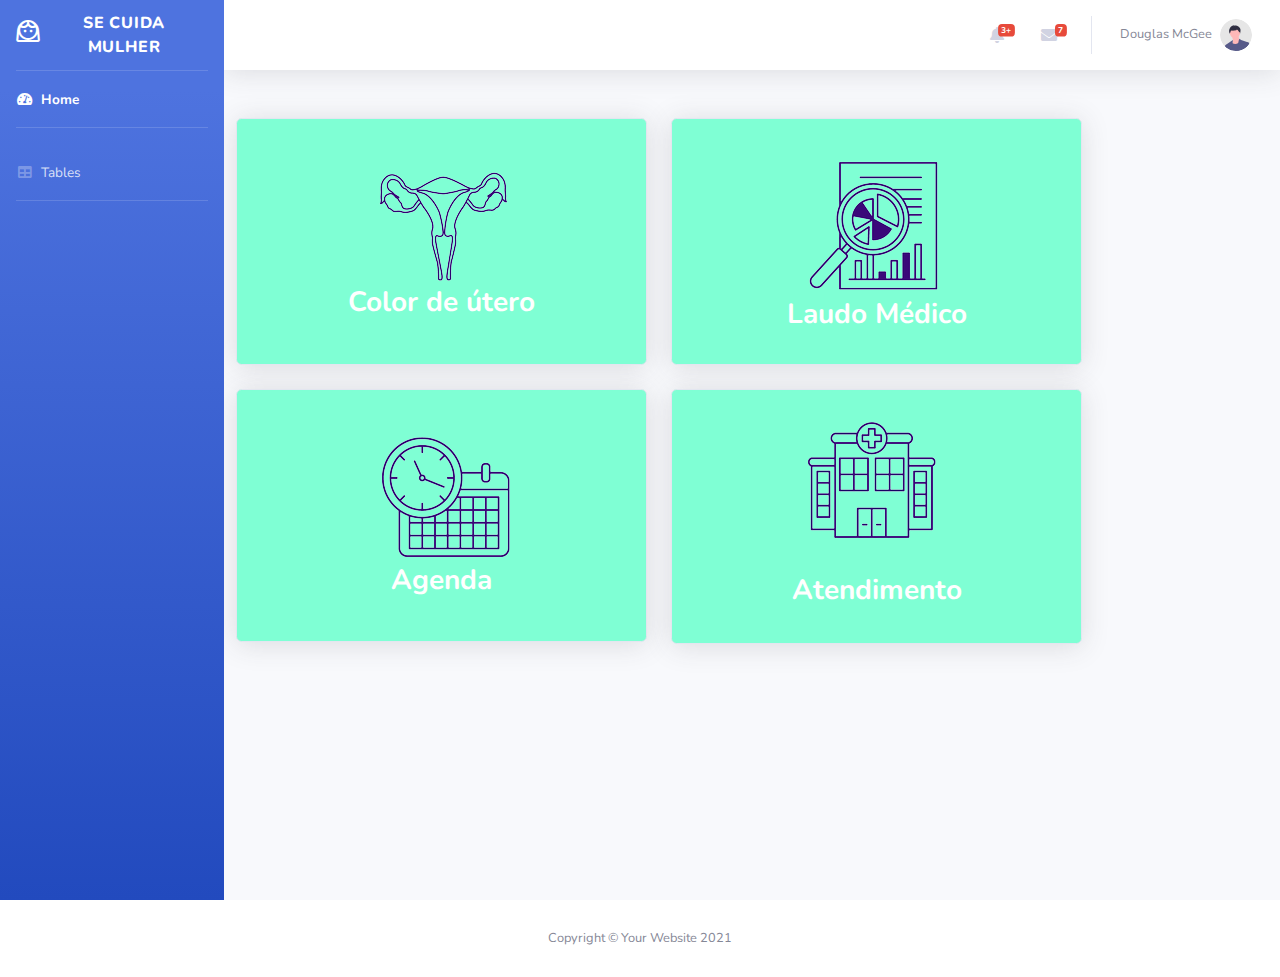
==== index.html @ 9f5f1db1 "first commit" ====
<!DOCTYPE html>
<html lang="pt">

<head>

    <meta charset="utf-8">
    <meta http-equiv="X-UA-Compatible" content="IE=edge">
    <meta name="viewport" content="width=device-width, initial-scale=1, shrink-to-fit=no">
    <meta name="description" content="">
    <meta name="author" content="">

    <title>Se Cuida Mulher</title>

    <!-- Custom fonts for this template-->
    <link rel="stylesheet" href="https://fonts.googleapis.com/css2?family=Material+Symbols+Outlined:opsz,wght,FILL,GRAD@48,400,0,0" />
    <link href="vendor/fontawesome-free/css/all.min.css" rel="stylesheet" type="text/css">
    <link
        href="https://fonts.googleapis.com/css?family=Nunito:200,200i,300,300i,400,400i,600,600i,700,700i,800,800i,900,900i"
        rel="stylesheet">

    <!-- Custom styles for this template-->
    <link href="css/sb-admin-2.min.css" rel="stylesheet">

</head>

<body id="page-top">

    <!-- Page Wrapper -->
    <div id="wrapper">

        <!-- Sidebar -->
        <ul class="navbar-nav bg-gradient-primary sidebar sidebar-dark accordion" id="accordionSidebar">

            <!-- Sidebar - Brand -->
            <a class="sidebar-brand d-flex align-items-center justify-content-center" href="index.html">
                <div class="sidebar-brand-icon rotate-n-10">
                    <span class="material-symbols-outlined">
                        face_3
                        </span>
                </div>
                <div class="sidebar-brand-text mx-3">Se Cuida Mulher</div>
            </a>

            <!-- Divider -->
            <hr class="sidebar-divider my-0">

            <!-- Nav Item - Dashboard -->
            <li class="nav-item active">
                <a class="nav-link" href="index.html">
                    <i class="fas fa-fw fa-tachometer-alt"></i>
                    <span>Home</span></a>
            </li>

            <!-- Divider -->
            <hr class="sidebar-divider">

        

            <!-- Nav Item - Pages Collapse Menu -->
           

            <!-- Nav Item - Charts -->
         

            <!-- Nav Item - Tables -->
            <li class="nav-item">
                <a class="nav-link" href="tables.html">
                    <i class="fas fa-fw fa-table"></i>
                    <span>Tables</span></a>
            </li>

            <!-- Divider -->
            <hr class="sidebar-divider d-none d-md-block">

         

            
            

        </ul>
        <!-- End of Sidebar -->

        <!-- Content Wrapper -->
        <div id="content-wrapper" class="d-flex flex-column">

            <!-- Main Content -->
            <div id="content">

                <!-- Topbar -->
                <nav class="navbar navbar-expand navbar-light bg-white topbar mb-4 static-top shadow">

                    <!-- Sidebar Toggle (Topbar) -->
                    <button id="sidebarToggleTop" class="btn btn-link d-md-none rounded-circle mr-3">
                        <i class="fa fa-bars"></i>
                    </button>

                    <!-- Topbar Search -->
                   

                    <!-- Topbar Navbar -->
                    <ul class="navbar-nav ml-auto">

                       
                          
                        <!-- Nav Item - Alerts -->
                        <li class="nav-item dropdown no-arrow mx-1">
                            <a class="nav-link dropdown-toggle" href="#" id="alertsDropdown" role="button"
                                data-toggle="dropdown" aria-haspopup="true" aria-expanded="false">
                                <i class="fas fa-bell fa-fw"></i>
                                <!-- Counter - Alerts -->
                                <span class="badge badge-danger badge-counter">3+</span>
                            </a>
                            <!-- Dropdown - Alerts -->
                            <div class="dropdown-list dropdown-menu dropdown-menu-right shadow animated--grow-in"
                                aria-labelledby="alertsDropdown">
                                <h6 class="dropdown-header">
                                    Alerts Center
                                </h6>
                                <a class="dropdown-item d-flex align-items-center" href="#">
                                    <div class="mr-3">
                                        <div class="icon-circle bg-primary">
                                            <i class="fas fa-file-alt text-white"></i>
                                        </div>
                                    </div>
                                    <div>
                                        <div class="small text-gray-500">December 12, 2019</div>
                                        <span class="font-weight-bold">A new monthly report is ready to download!</span>
                                    </div>
                                </a>
                                <a class="dropdown-item d-flex align-items-center" href="#">
                                    <div class="mr-3">
                                        <div class="icon-circle bg-success">
                                            <i class="fas fa-donate text-white"></i>
                                        </div>
                                    </div>
                                    <div>
                                        <div class="small text-gray-500">December 7, 2019</div>
                                        $290.29 has been deposited into your account!
                                    </div>
                                </a>
                                <a class="dropdown-item d-flex align-items-center" href="#">
                                    <div class="mr-3">
                                        <div class="icon-circle bg-warning">
                                            <i class="fas fa-exclamation-triangle text-white"></i>
                                        </div>
                                    </div>
                                    <div>
                                        <div class="small text-gray-500">December 2, 2019</div>
                                        Spending Alert: We've noticed unusually high spending for your account.
                                    </div>
                                </a>
                                <a class="dropdown-item text-center small text-gray-500" href="#">Show All Alerts</a>
                            </div>
                        </li>

                        <!-- Nav Item - Messages -->
                        <li class="nav-item dropdown no-arrow mx-1">
                            <a class="nav-link dropdown-toggle" href="#" id="messagesDropdown" role="button"
                                data-toggle="dropdown" aria-haspopup="true" aria-expanded="false">
                                <i class="fas fa-envelope fa-fw"></i>
                                <!-- Counter - Messages -->
                                <span class="badge badge-danger badge-counter">7</span>
                            </a>
                            <!-- Dropdown - Messages -->
                            <div class="dropdown-list dropdown-menu dropdown-menu-right shadow animated--grow-in"
                                aria-labelledby="messagesDropdown">
                                <h6 class="dropdown-header">
                                    Message Center
                                </h6>
                                <a class="dropdown-item d-flex align-items-center" href="#">
                                    <div class="dropdown-list-image mr-3">
                                        <img class="rounded-circle" src="img/undraw_profile_1.svg"
                                            alt="...">
                                        <div class="status-indicator bg-success"></div>
                                    </div>
                                    <div class="font-weight-bold">
                                        <div class="text-truncate">Hi there! I am wondering if you can help me with a
                                            problem I've been having.</div>
                                        <div class="small text-gray-500">Emily Fowler · 58m</div>
                                    </div>
                                </a>
                                <a class="dropdown-item d-flex align-items-center" href="#">
                                    <div class="dropdown-list-image mr-3">
                                        <img class="rounded-circle" src="img/undraw_profile_2.svg"
                                            alt="...">
                                        <div class="status-indicator"></div>
                                    </div>
                                    <div>
                                        <div class="text-truncate">I have the photos that you ordered last month, how
                                            would you like them sent to you?</div>
                                        <div class="small text-gray-500">Jae Chun · 1d</div>
                                    </div>
                                </a>
                                <a class="dropdown-item d-flex align-items-center" href="#">
                                    <div class="dropdown-list-image mr-3">
                                        <img class="rounded-circle" src="img/undraw_profile_3.svg"
                                            alt="...">
                                        <div class="status-indicator bg-warning"></div>
                                    </div>
                                    <div>
                                        <div class="text-truncate">Last month's report looks great, I am very happy with
                                            the progress so far, keep up the good work!</div>
                                        <div class="small text-gray-500">Morgan Alvarez · 2d</div>
                                    </div>
                                </a>
                                <a class="dropdown-item d-flex align-items-center" href="#">
                                    <div class="dropdown-list-image mr-3">
                                        <img class="rounded-circle" src="https://source.unsplash.com/Mv9hjnEUHR4/60x60"
                                            alt="...">
                                        <div class="status-indicator bg-success"></div>
                                    </div>
                                    <div>
                                        <div class="text-truncate">Am I a good boy? The reason I ask is because someone
                                            told me that people say this to all dogs, even if they aren't good...</div>
                                        <div class="small text-gray-500">Chicken the Dog · 2w</div>
                                    </div>
                                </a>
                                <a class="dropdown-item text-center small text-gray-500" href="#">Read More Messages</a>
                            </div>
                        </li>

                        <div class="topbar-divider d-none d-sm-block"></div>

                        <!-- Nav Item - User Information -->
                        <li class="nav-item dropdown no-arrow">
                            <a class="nav-link dropdown-toggle" href="#" id="userDropdown" role="button"
                                data-toggle="dropdown" aria-haspopup="true" aria-expanded="false">
                                <span class="mr-2 d-none d-lg-inline text-gray-600 small">Douglas McGee</span>
                                <img class="img-profile rounded-circle"
                                    src="img/undraw_profile.svg">
                            </a>
                            <!-- Dropdown - User Information -->
                            <div class="dropdown-menu dropdown-menu-right shadow animated--grow-in"
                                aria-labelledby="userDropdown">
                                <a class="dropdown-item" href="#">
                                    <i class="fas fa-user fa-sm fa-fw mr-2 text-gray-400"></i>
                                    Profile
                                </a>
                                <a class="dropdown-item" href="#">
                                    <i class="fas fa-cogs fa-sm fa-fw mr-2 text-gray-400"></i>
                                    Settings
                                </a>
                                <a class="dropdown-item" href="#">
                                    <i class="fas fa-list fa-sm fa-fw mr-2 text-gray-400"></i>
                                    Activity Log
                                </a>
                                <div class="dropdown-divider"></div>
                                <a class="dropdown-item" href="#" data-toggle="modal" data-target="#logoutModal">
                                    <i class="fas fa-sign-out-alt fa-sm fa-fw mr-2 text-gray-400"></i>
                                    Logout
                                </a>
                            </div>
                        </li>

                    </ul>

                </nav>
                <!-- End of Topbar -->

                <!-- Begin Page Content -->
                <div class="box center-block">
                    <!-- Content Row -->
                    <div class="row" center-block>
                        <div class="box-inside center-block text-center">
                        <!-- Content Column -->
                        <div class="col-lg-10 mb-4 p-4 ">

                           
                            <!-- Color System -->
                            <div class="row">
                                <div class="col-lg-6 mb-4 " >
                                    <div class="card bg-primary p-3 text-white shadow">
                                        
                                        <div class="card-body ">
                                            <img src="/img/informacoes.png" class="img-fluid" alt="Image responsiva">
                                             
                                            <h3><a href="/colordeutero.html" class="text-white font-weight-bold  img-fluid">Color de útero</a></h3>
                                               
                                           
                                           
                                        </div>
                                    </div>
                                </div>
                                <div class="col-lg-6 mb-4 ">
                                    <div class="card bg-success  p-1 text-white shadow">
                                        <div class="card-body">
                                            <img src="/img//laudo.png" class="img-fluid" alt="Image responsiva">
                                            <h3><a href="/laudomedico.html" class="text-white font-weight-bold  img-fluid">Laudo Médico</a></h3>
                                        </div>
                                    </div>
                                </div>
                                <div class="col-lg-6 mb-4  ">
                                    <div class="card bg-info p-3 text-white shadow">
                                        <div class="card-body">
                                            <img src="/img//calendario.png" class="img-fluid" alt="Image responsiva">
                                            <h3><a href="/agenda.html" class="text-white font-weight-bold  img-fluid">Agenda</a></h3>
                                        </div>
                                    </div>
                                </div>
                                <div class="col-lg-6 mb-4">
                                    <div class="card bg-warning p-2 text-white shadow">
                                        <div class="card-body">
                                            <img src="/img//atendimento.png" class="img-fluid" alt="Image responsiva">
                                            <h3><a href="/atendimento.html" class="text-white font-weight-bold  img-fluid">Atendimento</a></h3>
                                        </div>
                                    </div>
                                </div>
                               
                                </div>
                               
                                </div>
                               
                                    </div>
                                </div>
                               
                                </div>
                            </div>

                        </div>

                      

                            
                            </div>

                        </div>
                    </div>

                </div>
                <!-- /.container-fluid -->

            </div>
        </div>
    </div>
            <!-- End of Main Content -->

            <!-- Footer -->
            <footer class="sticky-footer bg-white">
                <div class="container my-auto">
                    <div class="copyright text-center my-auto">
                        <span>Copyright &copy; Your Website 2021</span>
                    </div>
                </div>
            </footer>
            <!-- End of Footer -->

        </div>
        <!-- End of Content Wrapper -->

    </div>
    <!-- End of Page Wrapper -->

    <!-- Scroll to Top Button-->
    <a class="scroll-to-top rounded" href="#page-top">
        <i class="fas fa-angle-up"></i>
    </a>

    <!-- Logout Modal-->
    <div class="modal fade" id="logoutModal" tabindex="-1" role="dialog" aria-labelledby="exampleModalLabel"
        aria-hidden="true">
        <div class="modal-dialog" role="document">
            <div class="modal-content">
                <div class="modal-header">
                    <h5 class="modal-title" id="exampleModalLabel">Ready to Leave?</h5>
                    <button class="close" type="button" data-dismiss="modal" aria-label="Close">
                        <span aria-hidden="true">×</span>
                    </button>
                </div>
                <div class="modal-body">Select "Logout" below if you are ready to end your current session.</div>
                <div class="modal-footer">
                    <button class="btn btn-secondary" type="button" data-dismiss="modal">Cancel</button>
                    <a class="btn btn-primary" href="login.html">Logout</a>
                </div>
            </div>
        </div>
    </div>

    <!-- Bootstrap core JavaScript-->
    <script src="vendor/jquery/jquery.min.js"></script>
    <script src="vendor/bootstrap/js/bootstrap.bundle.min.js"></script>

    <!-- Core plugin JavaScript-->
    <script src="vendor/jquery-easing/jquery.easing.min.js"></script>

    <!-- Custom scripts for all pages-->
    <script src="js/sb-admin-2.min.js"></script>

    <!-- Page level plugins -->
    <script src="vendor/chart.js/Chart.min.js"></script>

    <!-- Page level custom scripts -->
    <script src="js/demo/chart-area-demo.js"></script>
    <script src="js/demo/chart-pie-demo.js"></script>

</body>

</html>
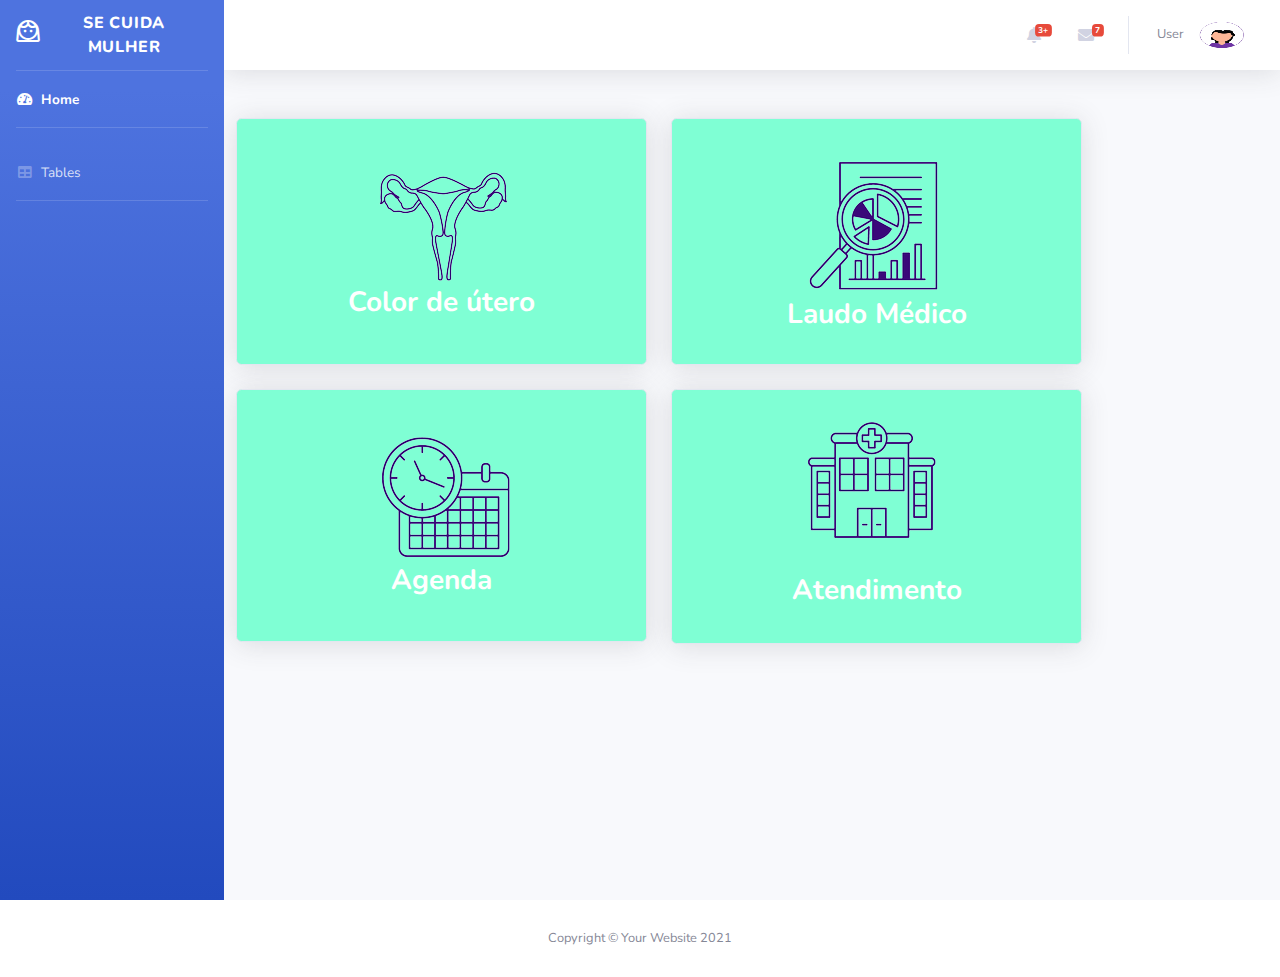
==== commit a5523bb4: "mudando imagem" ====
--- a/index.html
+++ b/index.html
@@ -225,9 +225,9 @@
                         <li class="nav-item dropdown no-arrow">
                             <a class="nav-link dropdown-toggle" href="#" id="userDropdown" role="button"
                                 data-toggle="dropdown" aria-haspopup="true" aria-expanded="false">
-                                <span class="mr-2 d-none d-lg-inline text-gray-600 small">Douglas McGee</span>
-                                <img class="img-profile rounded-circle"
-                                    src="img/undraw_profile.svg">
+                                <span class="mr-2 d-none d-lg-inline text-gray-600 small">User</span>
+                                <img class="img-profile rounded-circle " style="width: 60px" style="height:90px;"
+                                    src="/img/imagemhome.png">
                             </a>
                             <!-- Dropdown - User Information -->
                             <div class="dropdown-menu dropdown-menu-right shadow animated--grow-in"
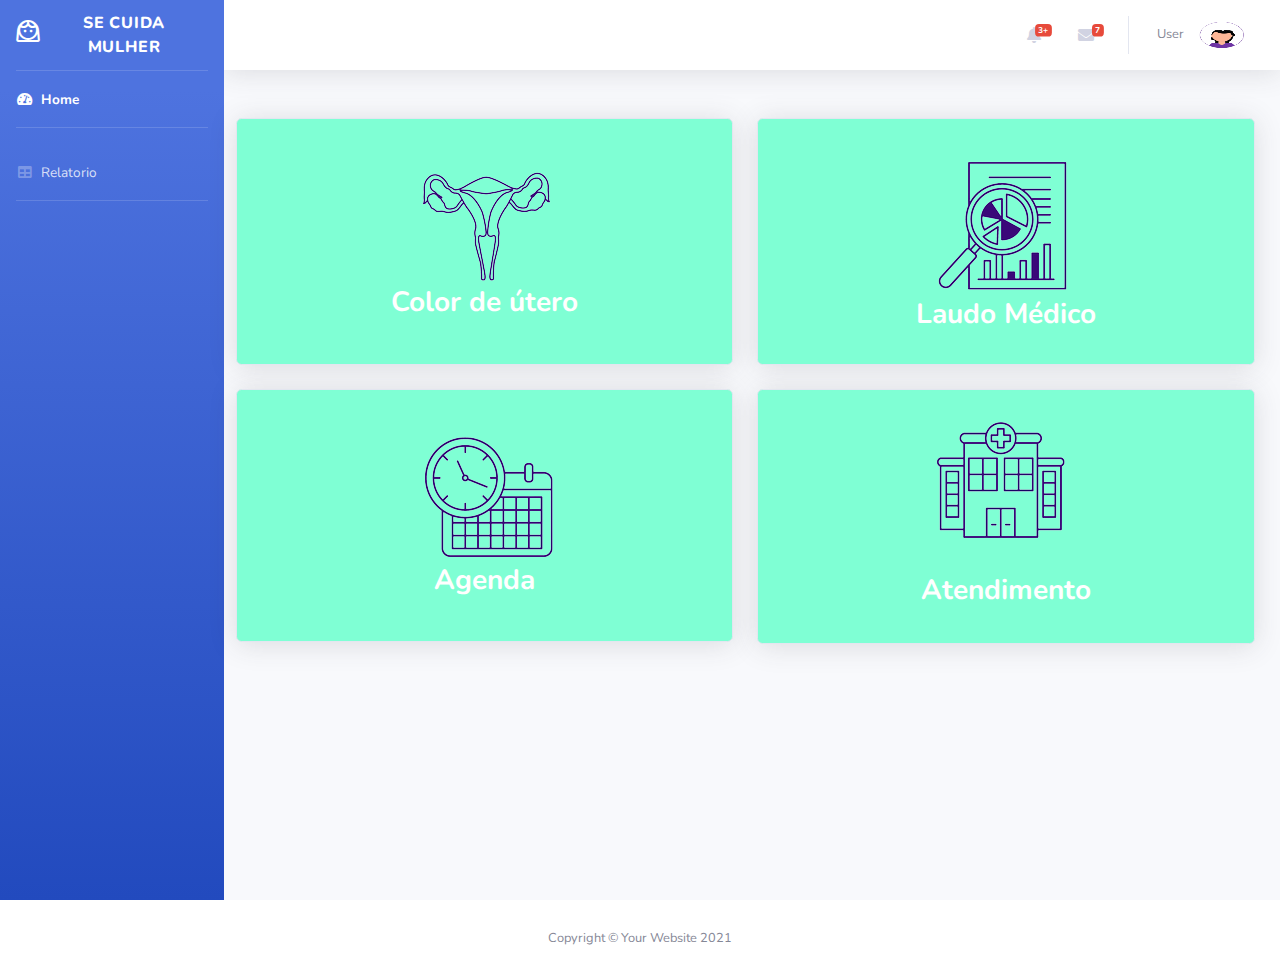
==== commit 602b45aa: "leyautizando" ====
--- a/index.html
+++ b/index.html
@@ -66,7 +66,7 @@
             <li class="nav-item">
                 <a class="nav-link" href="tables.html">
                     <i class="fas fa-fw fa-table"></i>
-                    <span>Tables</span></a>
+                    <span>Relatorio</span></a>
             </li>
 
             <!-- Divider -->
@@ -263,7 +263,7 @@
                     <div class="row" center-block>
                         <div class="box-inside center-block text-center">
                         <!-- Content Column -->
-                        <div class="col-lg-10 mb-4 p-4 ">
+                        <div class="col-lg-10 mb-4 p-4 position-absolute ">
 
                            
                             <!-- Color System -->
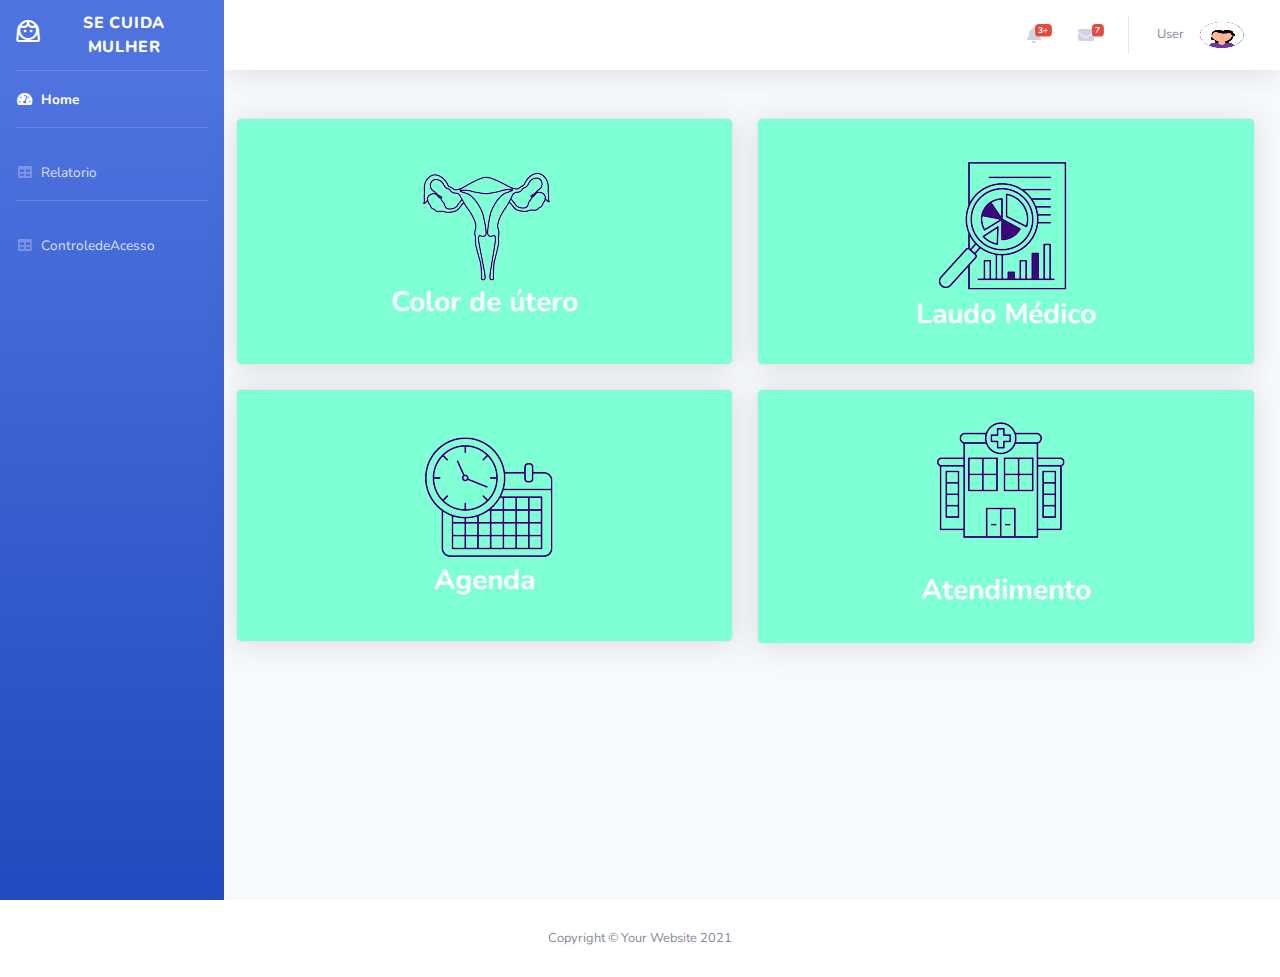
==== commit ef9dc7a4: "alterando e criando paginas" ====
--- a/index.html
+++ b/index.html
@@ -72,7 +72,11 @@
             <!-- Divider -->
             <hr class="sidebar-divider d-none d-md-block">
 
-         
+            <li class="nav-item">
+                <a class="nav-link" href="controledeacesso.html">
+                    <i class="fas fa-fw fa-table"></i>
+                    <span>ControledeAcesso</span></a>
+            </li>
 
             
             
@@ -247,7 +251,7 @@
                                 <div class="dropdown-divider"></div>
                                 <a class="dropdown-item" href="#" data-toggle="modal" data-target="#logoutModal">
                                     <i class="fas fa-sign-out-alt fa-sm fa-fw mr-2 text-gray-400"></i>
-                                    Logout
+                                    Sair
                                 </a>
                             </div>
                         </li>
@@ -301,7 +305,7 @@
                                     <div class="card bg-warning p-2 text-white shadow">
                                         <div class="card-body">
                                             <img src="/img//atendimento.png" class="img-fluid" alt="Image responsiva">
-                                            <h3><a href="/atendimento.html" class="text-white font-weight-bold  img-fluid">Atendimento</a></h3>
+                                            <h3><a href="/atendimento.html" class="text-white font-weight-bold img-fluid">Atendimento</a></h3>
                                         </div>
                                     </div>
                                 </div>
@@ -361,15 +365,17 @@
         <div class="modal-dialog" role="document">
             <div class="modal-content">
                 <div class="modal-header">
-                    <h5 class="modal-title" id="exampleModalLabel">Ready to Leave?</h5>
+                    <h5 class="modal-title" id="exampleModalLabel">Deseja Realmente Sair?</h5>
                     <button class="close" type="button" data-dismiss="modal" aria-label="Close">
                         <span aria-hidden="true">×</span>
                     </button>
                 </div>
-                <div class="modal-body">Select "Logout" below if you are ready to end your current session.</div>
+               
+                <div class="modal-body">
+                    Selecione "Sair" abaixo se estiver pronto para encerrar sua sessão atual.</div>
                 <div class="modal-footer">
-                    <button class="btn btn-secondary" type="button" data-dismiss="modal">Cancel</button>
-                    <a class="btn btn-primary" href="login.html">Logout</a>
+                    <button class="btn btn-secondary" type="button" data-dismiss="modal">Cancelar</button>
+                    <a class="btn btn-primary" href="login.html">Sair</a>
                 </div>
             </div>
         </div>
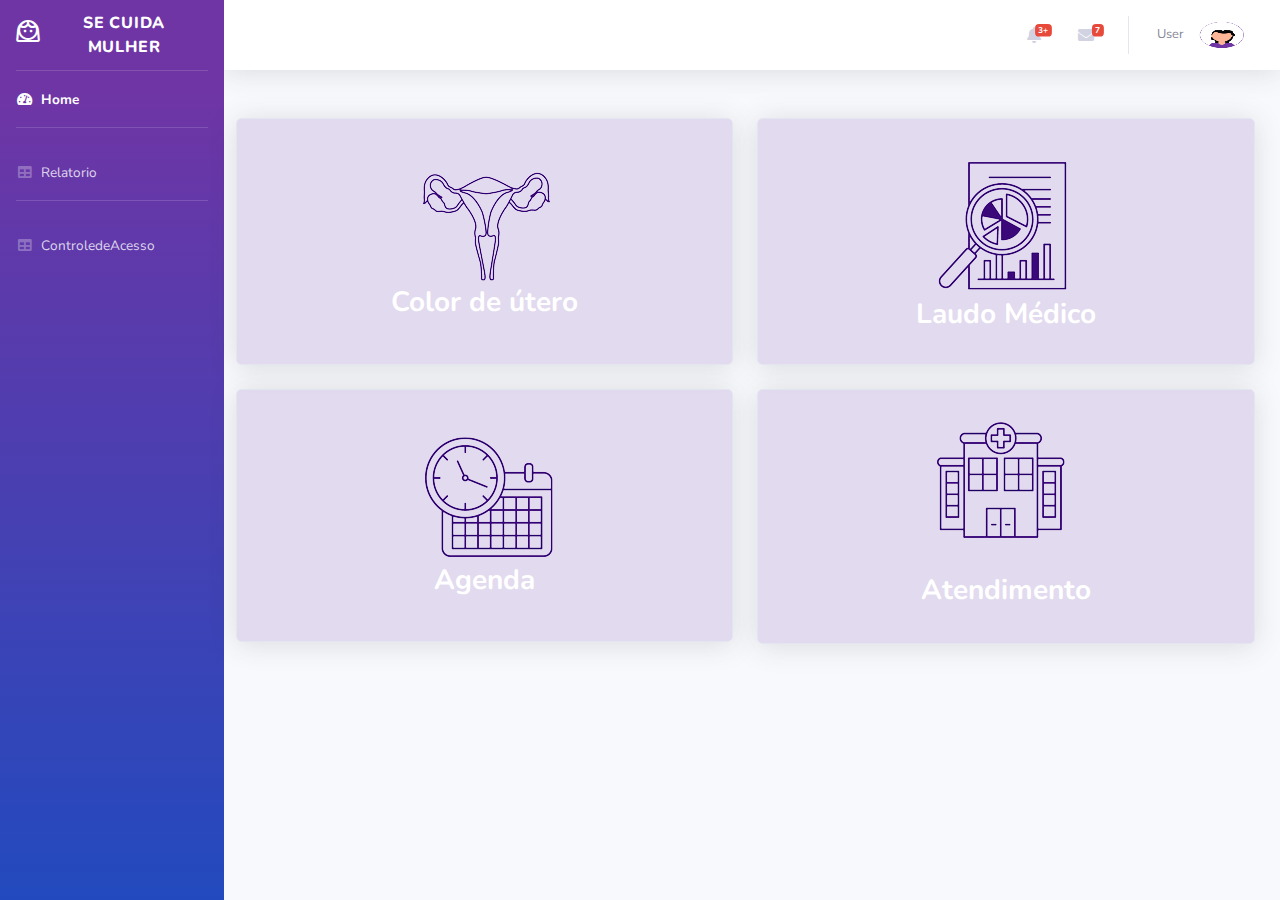
==== commit 1068d54e: "personalização" ====
--- a/index.html
+++ b/index.html
@@ -338,14 +338,7 @@
     </div>
             <!-- End of Main Content -->
 
-            <!-- Footer -->
-            <footer class="sticky-footer bg-white">
-                <div class="container my-auto">
-                    <div class="copyright text-center my-auto">
-                        <span>Copyright &copy; Your Website 2021</span>
-                    </div>
-                </div>
-            </footer>
+           
             <!-- End of Footer -->
 
         </div>
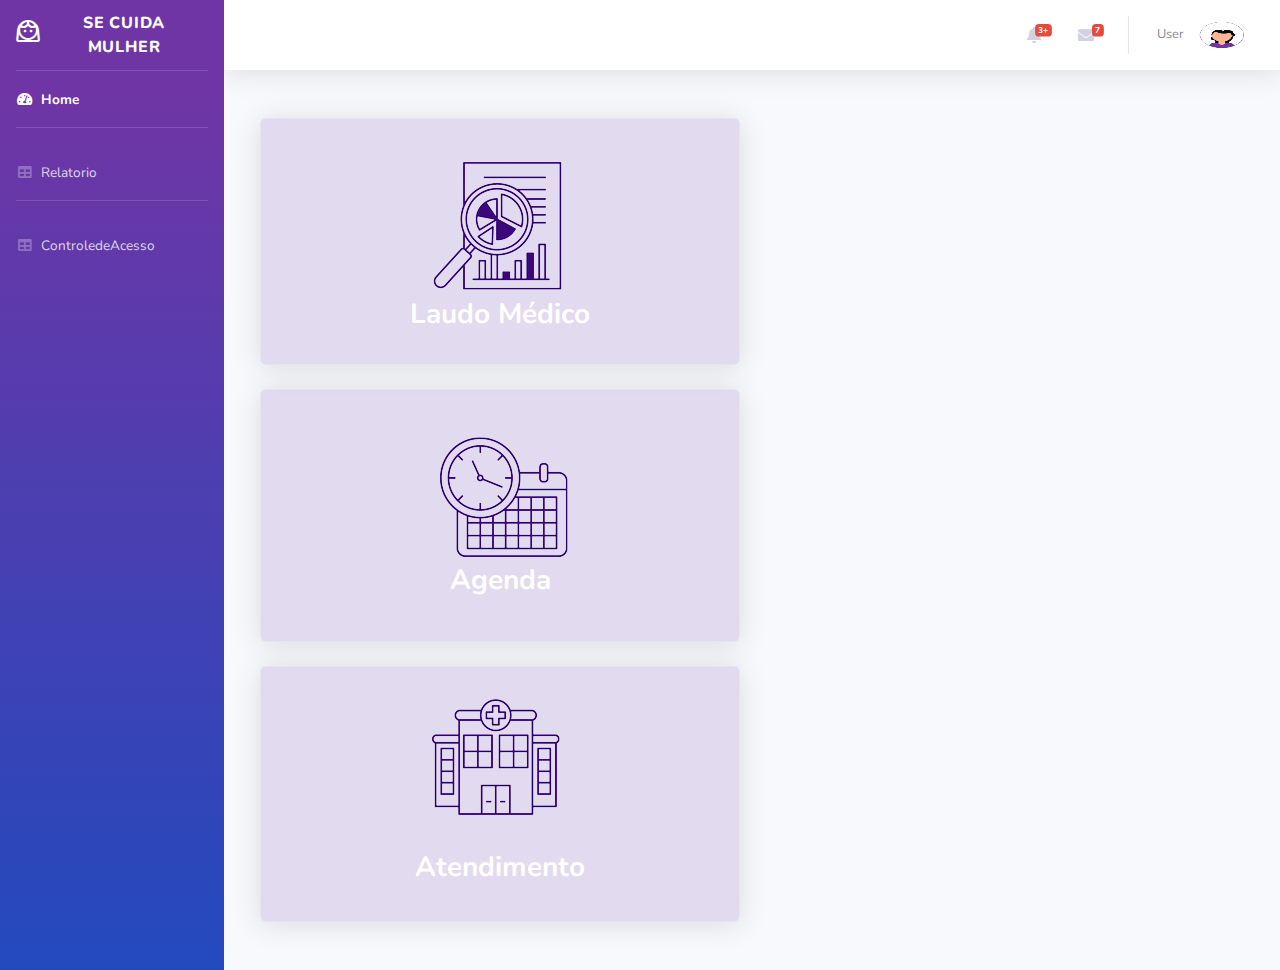
==== commit 478e1913: "atualização do layout" ====
--- a/index.html
+++ b/index.html
@@ -264,27 +264,11 @@
                 <!-- Begin Page Content -->
                 <div class="box center-block">
                     <!-- Content Row -->
-                    <div class="row" center-block>
+                    
                         <div class="box-inside center-block text-center">
                         <!-- Content Column -->
-                        <div class="col-lg-10 mb-4 p-4 position-absolute ">
-
+                        <div class="col-lg-25 p-4 position-relative ">
                            
-                            <!-- Color System -->
-                            <div class="row">
-                                <div class="col-lg-6 mb-4 " >
-                                    <div class="card bg-primary p-3 text-white shadow">
-                                        
-                                        <div class="card-body ">
-                                            <img src="/img/informacoes.png" class="img-fluid" alt="Image responsiva">
-                                             
-                                            <h3><a href="/colordeutero.html" class="text-white font-weight-bold  img-fluid">Color de útero</a></h3>
-                                               
-                                           
-                                           
-                                        </div>
-                                    </div>
-                                </div>
                                 <div class="col-lg-6 mb-4 ">
                                     <div class="card bg-success  p-1 text-white shadow">
                                         <div class="card-body">
@@ -309,14 +293,15 @@
                                         </div>
                                     </div>
                                 </div>
+                              
+                           
+                                </div>
                                
                                 </div>
                                
+                                    </div>
                                 </div>
                                
-                                    </div>
-                                </div>
-                               
                                 </div>
                             </div>
 
@@ -328,7 +313,7 @@
                             </div>
 
                         </div>
-                    </div>
+                    
 
                 </div>
                 <!-- /.container-fluid -->
